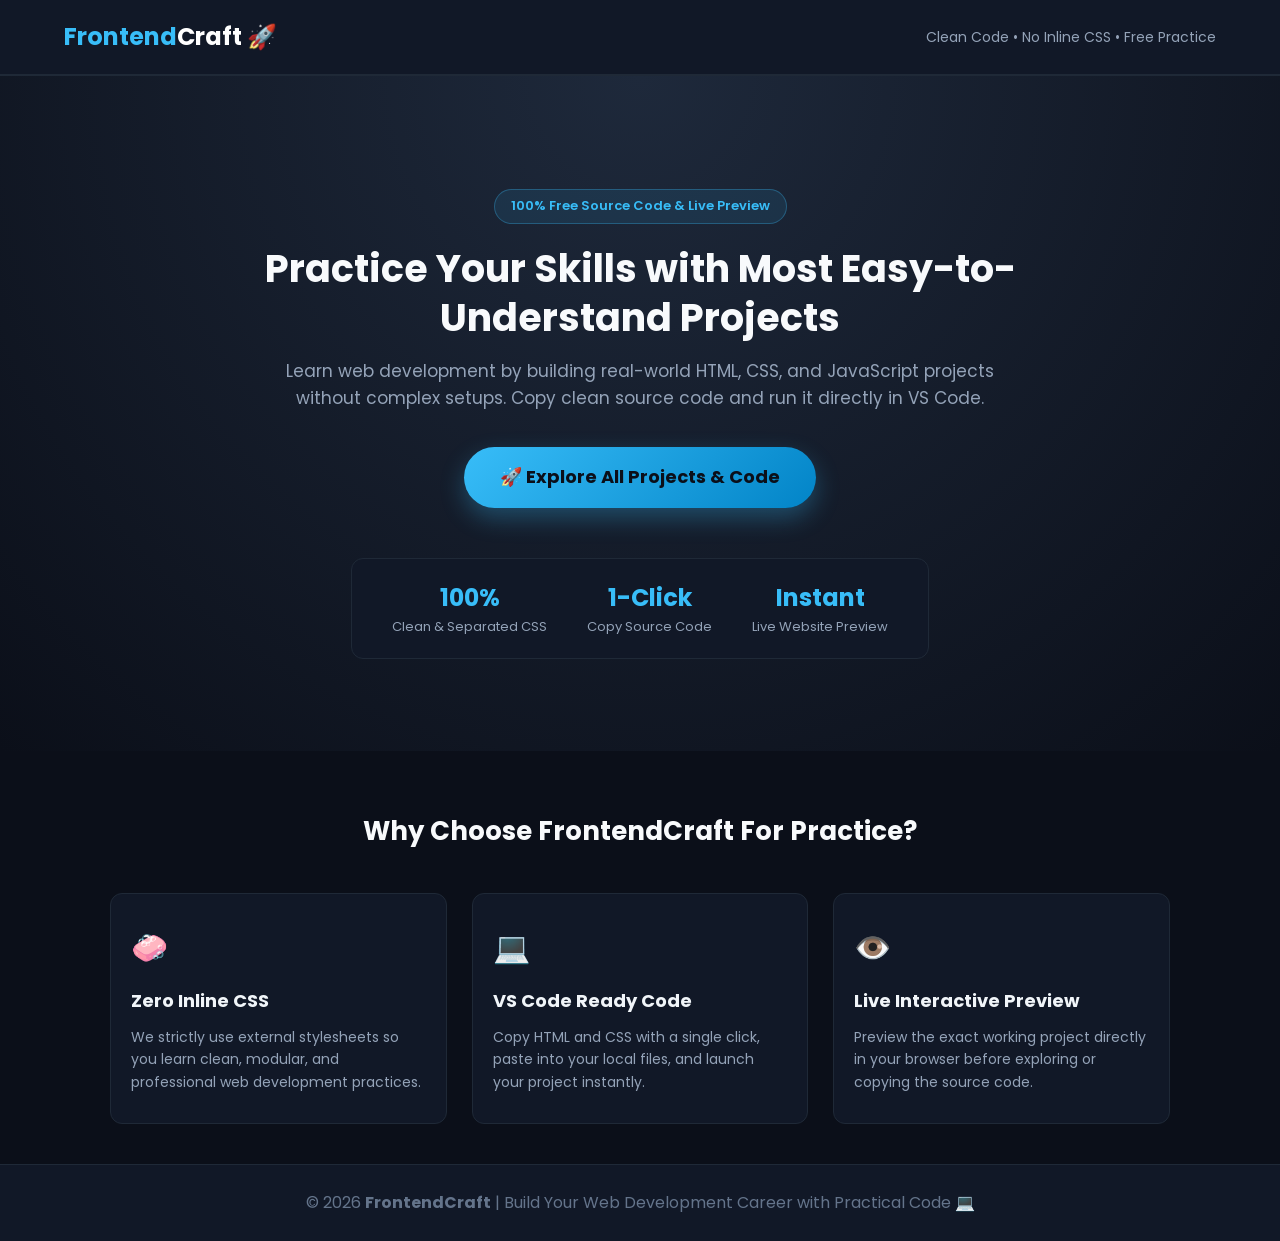
==== index.html @ c647dbd6 "My First Website Launch" ====
<!DOCTYPE html>
<html lang="en">
<head>
    <meta charset="UTF-8">
    <meta name="viewport" content="width=device-width, initial-scale=1.0">
    <title>FrontendCraft | Free HTML & CSS Practice Projects with Source Code</title>
    <link rel="stylesheet" href="style.css">
    <link href="https://fonts.googleapis.com/css2?family=Poppins:wght@300;400;600;700&display=swap" rel="stylesheet">
</head>
<body>

    <!-- Top Navigation Bar -->
    <header class="navbar">
        <div class="logo"><span class="highlight">Frontend</span>Craft 🚀</div>
        <p class="tagline">Clean Code • No Inline CSS • Free Practice</p>
    </header>

    <!-- Main Hero Section -->
    <section class="hero-main">
        <span class="hero-badge">100% Free Source Code & Live Preview</span>
        
        <h1>Practice Your Skills with Most Easy-to-Understand Projects</h1>
        <p class="hero-subtitle">Learn web development by building real-world HTML, CSS, and JavaScript projects without complex setups. Copy clean source code and run it directly in VS Code.</p>
        
        <!-- Main CTA Button -->
        <div class="cta-box">
            <a href="projects.html" class="main-btn">🚀 Explore All Projects & Code</a>
        </div>

        <!-- Quick Stats Banner -->
        <div class="stats-banner">
            <div class="stat-item">
                <h3>100%</h3>
                <p>Clean & Separated CSS</p>
            </div>
            <div class="stat-item">
                <h3>1-Click</h3>
                <p>Copy Source Code</p>
            </div>
            <div class="stat-item">
                <h3>Instant</h3>
                <p>Live Website Preview</p>
            </div>
        </div>
    </section>

    <!-- Why Choose FrontendCraft Section -->
    <section class="features-overview">
        <h2 class="section-heading">Why Choose FrontendCraft For Practice?</h2>
        
        <div class="feature-cards-grid">
            <div class="feature-box">
                <div class="feature-icon">🧼</div>
                <h3>Zero Inline CSS</h3>
                <p>We strictly use external stylesheets so you learn clean, modular, and professional web development practices.</p>
            </div>

            <div class="feature-box">
                <div class="feature-icon">💻</div>
                <h3>VS Code Ready Code</h3>
                <p>Copy HTML and CSS with a single click, paste into your local files, and launch your project instantly.</p>
            </div>

            <div class="feature-box">
                <div class="feature-icon">👁️</div>
                <h3>Live Interactive Preview</h3>
                <p>Preview the exact working project directly in your browser before exploring or copying the source code.</p>
            </div>
        </div>
    </section>

    <!-- Footer -->
    <footer>
        <p>© 2026 <strong>FrontendCraft</strong> | Build Your Web Development Career with Practical Code 💻</p>
    </footer>

</body>
</html>
---- style.css ----
* {
    margin: 0;
    padding: 0;
    box-sizing: border-box;
    font-family: 'Poppins', sans-serif;
}

body {
    background-color: #0b0f19;
    color: #e2e8f0;
    line-height: 1.6;
}

/* Navbar */
.navbar {
    background-color: #111827;
    padding: 18px 5%;
    display: flex;
    justify-content: space-between;
    align-items: center;
    border-bottom: 2px solid #1f2937;
}

.logo {
    font-size: 24px;
    font-weight: 700;
    color: #ffffff;
}

.logo .highlight {
    color: #38bdf8;
}

.tagline {
    color: #94a3b8;
    font-size: 14px;
}

.back-home {
    color: #38bdf8;
    text-decoration: none;
    font-weight: 600;
    font-size: 14px;
}

/* Main Hero Section (Homepage Page 1) */
.hero-main {
    text-align: center;
    padding: 80px 20px 60px;
    background: radial-gradient(circle at top, #1e293b 0%, #0b0f19 100%);
    min-height: 75vh;
    display: flex;
    flex-direction: column;
    justify-content: center;
    align-items: center;
}

.hero-badge {
    background-color: rgba(56, 189, 248, 0.1);
    color: #38bdf8;
    border: 1px solid rgba(56, 189, 248, 0.3);
    padding: 6px 16px;
    border-radius: 30px;
    font-size: 13px;
    font-weight: 600;
    margin-bottom: 20px;
}

.hero-main h1 {
    font-size: 38px;
    color: #f8fafc;
    margin-bottom: 15px;
    max-width: 850px;
    line-height: 1.3;
}

.hero-subtitle {
    color: #94a3b8;
    font-size: 17px;
    max-width: 720px;
    margin-bottom: 35px;
}

/* Main Button */
.main-btn {
    background: linear-gradient(135deg, #38bdf8 0%, #0284c7 100%);
    color: #0b0f19;
    padding: 16px 36px;
    border-radius: 50px;
    text-decoration: none;
    font-weight: 700;
    font-size: 18px;
    box-shadow: 0 10px 25px rgba(56, 189, 248, 0.3);
    transition: 0.3s;
    display: inline-block;
}

.main-btn:hover {
    transform: translateY(-3px);
    box-shadow: 0 15px 30px rgba(56, 189, 248, 0.5);
    color: #fff;
}

/* Homepage Additional Sections (Stats & Features) */
.stats-banner {
    display: flex;
    justify-content: center;
    gap: 40px;
    margin-top: 50px;
    background-color: #111827;
    padding: 20px 40px;
    border-radius: 12px;
    border: 1px solid #1f2937;
    flex-wrap: wrap;
}

.stat-item h3 {
    color: #38bdf8;
    font-size: 24px;
    font-weight: 700;
}

.stat-item p {
    color: #94a3b8;
    font-size: 13px;
}

.features-overview {
    max-width: 1100px;
    margin: 60px auto 40px;
    padding: 0 20px;
    text-align: center;
}

.section-heading {
    color: #f8fafc;
    font-size: 26px;
    margin-bottom: 40px;
}

.feature-cards-grid {
    display: grid;
    grid-template-columns: repeat(auto-fit, minmax(280px, 1fr));
    gap: 25px;
}

.feature-box {
    background-color: #111827;
    padding: 30px 20px;
    border-radius: 12px;
    border: 1px solid #1f2937;
    text-align: left;
    transition: 0.3s;
}

.feature-box:hover {
    border-color: #38bdf8;
    transform: translateY(-5px);
}

.feature-icon {
    font-size: 30px;
    margin-bottom: 15px;
}

.feature-box h3 {
    color: #f1f5f9;
    font-size: 18px;
    margin-bottom: 10px;
}

.feature-box p {
    color: #94a3b8;
    font-size: 14px;
}

/* Container & Grid (Projects List Page 2 - EXACT UNTOUCHED) */
.container {
    max-width: 1200px;
    margin: 40px auto;
    padding: 0 20px;
}

.page-title {
    text-align: center;
    margin-bottom: 40px;
}

.page-title h1 {
    color: #f8fafc;
    font-size: 32px;
}

.page-title p {
    color: #94a3b8;
}

.level-section {
    margin-bottom: 50px;
}

.level-section h2 {
    color: #38bdf8;
    margin-bottom: 20px;
    font-size: 22px;
    border-left: 4px solid #38bdf8;
    padding-left: 12px;
}

.card-grid {
    display: grid;
    grid-template-columns: repeat(auto-fit, minmax(300px, 1fr));
    gap: 25px;
}

.card {
    background-color: #111827;
    padding: 25px;
    border-radius: 12px;
    border: 1px solid #1f2937;
    display: flex;
    flex-direction: column;
    justify-content: space-between;
    transition: 0.3s;
}

.card:hover {
    transform: translateY(-5px);
    border-color: #38bdf8;
}

.featured-card {
    border-color: #f59e0b;
}

.badge {
    align-self: flex-start;
    font-size: 12px;
    font-weight: 600;
    padding: 4px 12px;
    border-radius: 20px;
    margin-bottom: 15px;
}

.badge.basic {
    background-color: rgba(16, 185, 129, 0.15);
    color: #34d399;
    border: 1px solid #10b981;
}

.badge.advanced {
    background-color: rgba(245, 158, 11, 0.15);
    color: #fbbf24;
    border: 1px solid #f59e0b;
}

.card h3 {
    font-size: 18px;
    color: #f8fafc;
    margin-bottom: 10px;
}

.card p {
    color: #94a3b8;
    font-size: 14px;
    margin-bottom: 20px;
}

.btn {
    display: block;
    text-align: center;
    text-decoration: none;
    padding: 10px 18px;
    border-radius: 8px;
    font-weight: 600;
    font-size: 14px;
    transition: 0.3s;
}

.btn-primary {
    background-color: #38bdf8;
    color: #0b0f19;
}

.btn-primary:hover {
    background-color: #0284c7;
    color: #fff;
}

.btn-glow {
    background-color: #f59e0b;
    color: #0b0f19;
}

.btn-glow:hover {
    background-color: #d97706;
    color: #fff;
}

.btn-disabled {
    background-color: #1f2937;
    color: #64748b;
    cursor: not-allowed;
}

footer {
    text-align: center;
    padding: 25px;
    background-color: #111827;
    color: #64748b;
    border-top: 1px solid #1f2937;
    margin-top: 40px;
}
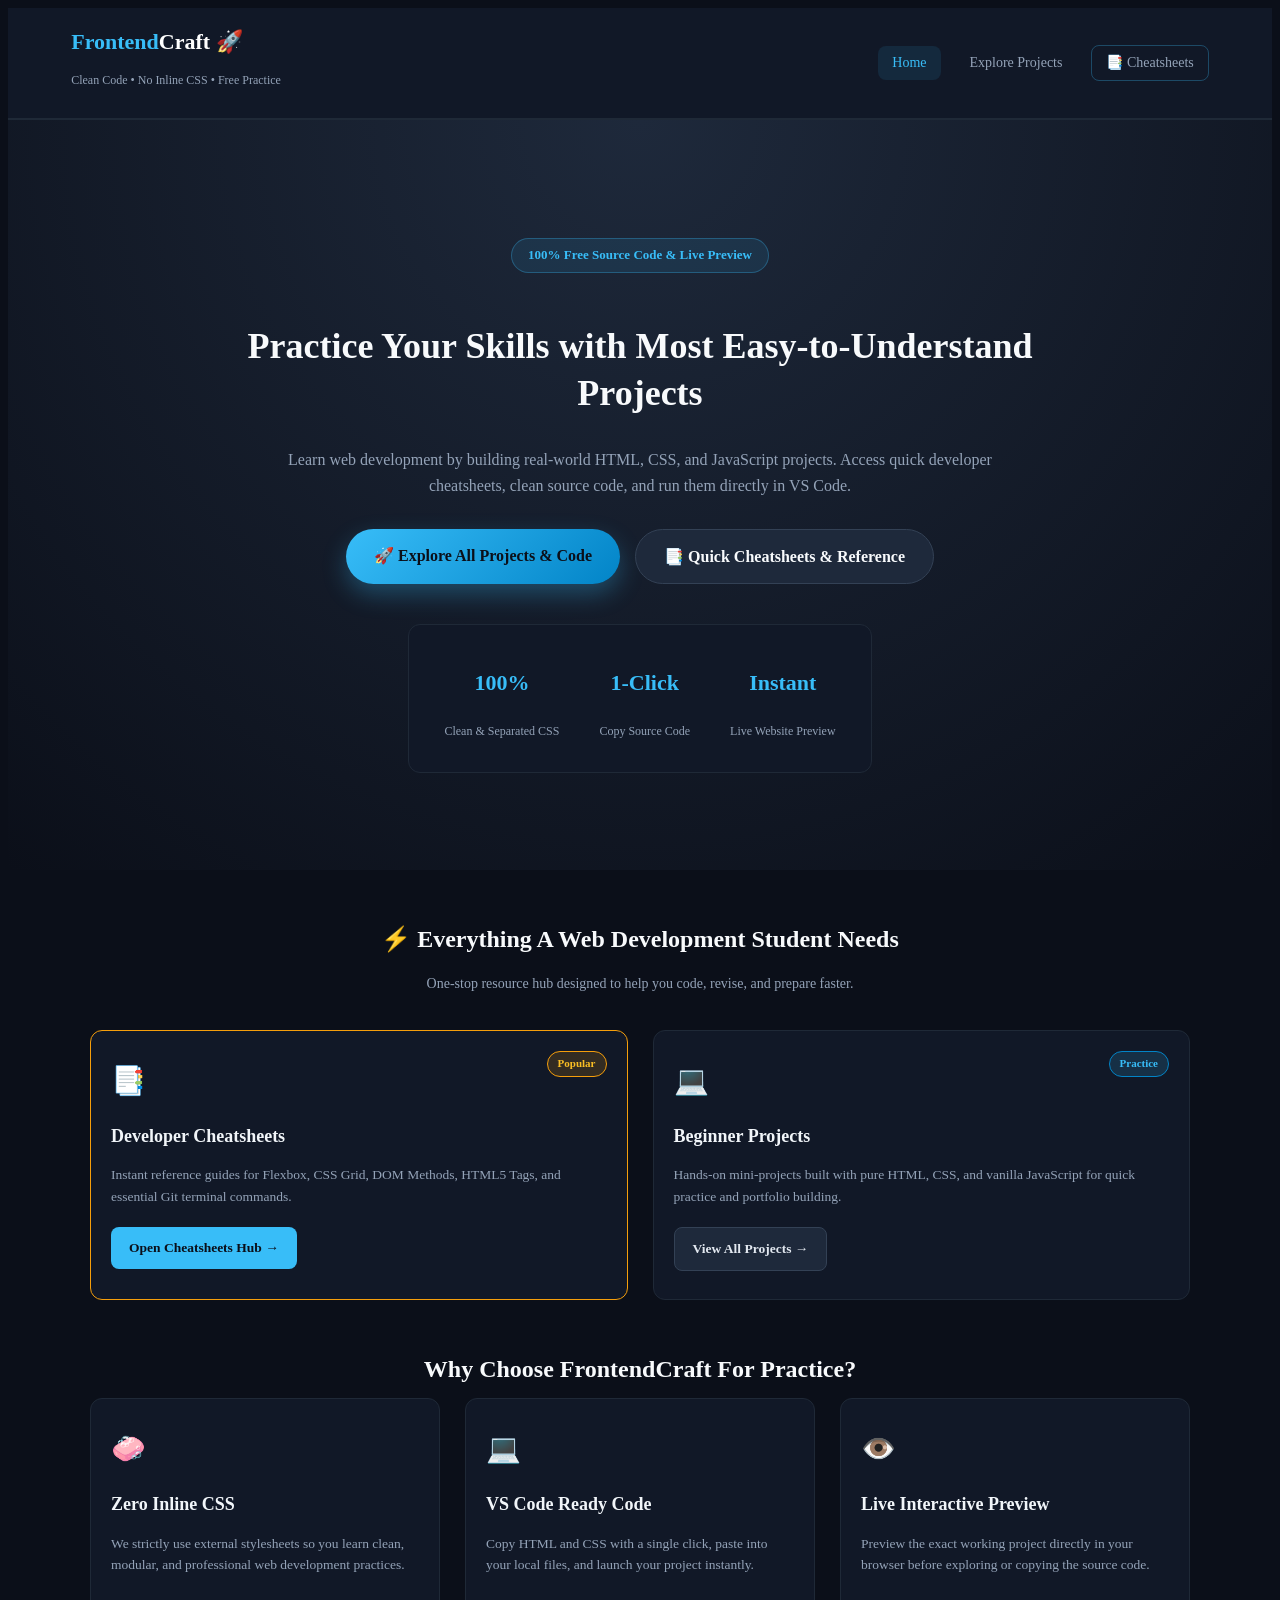
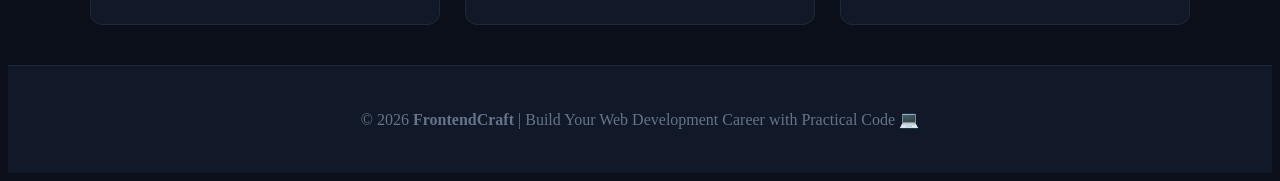
==== commit 422b354e: "Updated cheatsheets with VS Code syntax highlighting" ====
--- a/index.html
+++ b/index.html
@@ -3,7 +3,7 @@
 <head>
     <meta charset="UTF-8">
     <meta name="viewport" content="width=device-width, initial-scale=1.0">
-    <title>FrontendCraft | Free HTML & CSS Practice Projects with Source Code</title>
+    <title>FrontendCraft | Free HTML & CSS Practice Projects & Cheatsheets</title>
     <link rel="stylesheet" href="style.css">
     <link href="https://fonts.googleapis.com/css2?family=Poppins:wght@300;400;600;700&display=swap" rel="stylesheet">
 </head>
@@ -11,8 +11,17 @@
 
     <!-- Top Navigation Bar -->
     <header class="navbar">
-        <div class="logo"><span class="highlight">Frontend</span>Craft 🚀</div>
-        <p class="tagline">Clean Code • No Inline CSS • Free Practice</p>
+        <div class="logo-container">
+            <a href="index.html" class="logo"><span class="highlight">Frontend</span>Craft 🚀</a>
+            <p class="tagline">Clean Code • No Inline CSS • Free Practice</p>
+        </div>
+        
+        <!-- Navigation Links -->
+        <nav class="nav-links">
+            <a href="index.html" class="nav-item active">Home</a>
+            <a href="projects.html" class="nav-item">Explore Projects</a>
+            <a href="cheatsheets.html" class="nav-item badge-nav">📑 Cheatsheets</a>
+        </nav>
     </header>
 
     <!-- Main Hero Section -->
@@ -20,11 +29,12 @@
         <span class="hero-badge">100% Free Source Code & Live Preview</span>
         
         <h1>Practice Your Skills with Most Easy-to-Understand Projects</h1>
-        <p class="hero-subtitle">Learn web development by building real-world HTML, CSS, and JavaScript projects without complex setups. Copy clean source code and run it directly in VS Code.</p>
+        <p class="hero-subtitle">Learn web development by building real-world HTML, CSS, and JavaScript projects. Access quick developer cheatsheets, clean source code, and run them directly in VS Code.</p>
         
-        <!-- Main CTA Button -->
+        <!-- Main CTA Button Group -->
         <div class="cta-box">
             <a href="projects.html" class="main-btn">🚀 Explore All Projects & Code</a>
+            <a href="cheatsheets.html" class="secondary-btn">📑 Quick Cheatsheets & Reference</a>
         </div>
 
         <!-- Quick Stats Banner -->
@@ -40,6 +50,30 @@
             <div class="stat-item">
                 <h3>Instant</h3>
                 <p>Live Website Preview</p>
+            </div>
+        </div>
+    </section>
+
+    <!-- Student Resource Hub Preview -->
+    <section class="student-hub-overview">
+        <h2 class="section-heading">⚡ Everything A Web Development Student Needs</h2>
+        <p class="section-subheading">One-stop resource hub designed to help you code, revise, and prepare faster.</p>
+
+        <div class="hub-cards-grid">
+            <div class="hub-card featured-hub">
+                <div class="hub-icon">📑</div>
+                <span class="hub-tag">Popular</span>
+                <h3>Developer Cheatsheets</h3>
+                <p>Instant reference guides for Flexbox, CSS Grid, DOM Methods, HTML5 Tags, and essential Git terminal commands.</p>
+                <a href="cheatsheets.html" class="btn btn-primary">Open Cheatsheets Hub →</a>
+            </div>
+
+            <div class="hub-card">
+                <div class="hub-icon">💻</div>
+                <span class="hub-tag basic-tag">Practice</span>
+                <h3>Beginner Projects</h3>
+                <p>Hands-on mini-projects built with pure HTML, CSS, and vanilla JavaScript for quick practice and portfolio building.</p>
+                <a href="projects.html" class="btn btn-secondary">View All Projects →</a>
             </div>
         </div>
     </section>
--- a/style.css
+++ b/style.css
@@ -1,308 +1,437 @@
-* {
-    margin: 0;
-    padding: 0;
-    box-sizing: border-box;
+{
+        margin: 0;
+        padding: 0;
+        box-sizing: border-box;
+        font-family: 'Poppins', sans-serif;
+    }
+
+    body {
+        background-color: #0b0f19;
+        color: #e2e8f0;
+        line-height: 1.6;
+    }
+
+    /* Navbar Navigation */
+    .navbar {
+        background-color: #111827;
+        padding: 16px 5%;
+        display: flex;
+        justify-content: space-between;
+        align-items: center;
+        border-bottom: 2px solid #1f2937;
+        position: sticky;
+        top: 0;
+        z-index: 1000;
+    }
+
+    .logo-container {
+        display: flex;
+        flex-direction: column;
+    }
+
+    .logo {
+        font-size: 22px;
+        font-weight: 700;
+        color: #ffffff;
+        text-decoration: none;
+    }
+
+    .logo .highlight {
+        color: #38bdf8;
+    }
+
+    .tagline {
+        color: #94a3b8;
+        font-size: 12px;
+    }
+
+    .nav-links {
+        display: flex;
+        gap: 15px;
+        align-items: center;
+    }
+
+    .nav-item {
+        color: #94a3b8;
+        text-decoration: none;
+        font-size: 14px;
+        font-weight: 500;
+        padding: 6px 14px;
+        border-radius: 8px;
+        transition: 0.3s;
+    }
+
+    .nav-item:hover,
+    .nav-item.active {
+        color: #38bdf8;
+        background-color: rgba(56, 189, 248, 0.1);
+    }
+
+    .badge-nav {
+        border: 1px solid rgba(56, 189, 248, 0.3);
+    }
+
+    /* Main Hero Section */
+    .hero-main {
+        text-align: center;
+        padding: 70px 20px 50px;
+        background: radial-gradient(circle at top, #1e293b 0%, #0b0f19 100%);
+        min-height: 70vh;
+        display: flex;
+        flex-direction: column;
+        justify-content: center;
+        align-items: center;
+    }
+
+    .hero-badge {
+        background-color: rgba(56, 189, 248, 0.1);
+        color: #38bdf8;
+        border: 1px solid rgba(56, 189, 248, 0.3);
+        padding: 6px 16px;
+        border-radius: 30px;
+        font-size: 13px;
+        font-weight: 600;
+        margin-bottom: 20px;
+    }
+
+    .hero-main h1 {
+        font-size: 36px;
+        color: #f8fafc;
+        margin-bottom: 15px;
+        max-width: 850px;
+        line-height: 1.3;
+    }
+
+    .hero-subtitle {
+        color: #94a3b8;
+        font-size: 16px;
+        max-width: 720px;
+        margin-bottom: 30px;
+    }
+
+    /* Hero CTA Button Group */
+    .cta-box {
+        display: flex;
+        gap: 15px;
+        flex-wrap: wrap;
+        justify-content: center;
+    }
+
+    .main-btn {
+        background: linear-gradient(135deg, #38bdf8 0%, #0284c7 100%);
+        color: #0b0f19;
+        padding: 14px 28px;
+        border-radius: 50px;
+        text-decoration: none;
+        font-weight: 700;
+        font-size: 16px;
+        box-shadow: 0 10px 25px rgba(56, 189, 248, 0.3);
+        transition: 0.3s;
+    }
+
+    .main-btn:hover {
+        transform: translateY(-3px);
+        box-shadow: 0 15px 30px rgba(56, 189, 248, 0.5);
+        color: #fff;
+    }
+
+    .secondary-btn {
+        background: #1e293b;
+        color: #f8fafc;
+        border: 1px solid #334155;
+        padding: 14px 28px;
+        border-radius: 50px;
+        text-decoration: none;
+        font-weight: 600;
+        font-size: 16px;
+        transition: 0.3s;
+    }
+
+    .secondary-btn:hover {
+        background: #334155;
+        border-color: #38bdf8;
+        transform: translateY(-3px);
+    }
+
+    /* Stats Banner & Feature Cards */
+    .stats-banner {
+        display: flex;
+        justify-content: center;
+        gap: 40px;
+        margin-top: 40px;
+        background-color: #111827;
+        padding: 18px 35px;
+        border-radius: 12px;
+        border: 1px solid #1f2937;
+        flex-wrap: wrap;
+    }
+
+    .stat-item h3 {
+        color: #38bdf8;
+        font-size: 22px;
+        font-weight: 700;
+    }
+
+    .stat-item p {
+        color: #94a3b8;
+        font-size: 12px;
+    }
+
+    .features-overview,
+    .student-hub-overview {
+        max-width: 1100px;
+        margin: 50px auto 30px;
+        padding: 0 20px;
+        text-align: center;
+    }
+
+    .section-heading {
+        color: #f8fafc;
+        font-size: 24px;
+        margin-bottom: 10px;
+    }
+
+    .section-subheading {
+        color: #94a3b8;
+        font-size: 14px;
+        margin-bottom: 35px;
+    }
+
+    .feature-cards-grid,
+    .hub-cards-grid {
+        display: grid;
+        grid-template-columns: repeat(auto-fit, minmax(280px, 1fr));
+        gap: 25px;
+    }
+
+    .feature-box,
+    .hub-card {
+        background-color: #111827;
+        padding: 28px 20px;
+        border-radius: 12px;
+        border: 1px solid #1f2937;
+        text-align: left;
+        transition: 0.3s;
+        position: relative;
+    }
+
+    .feature-box:hover,
+    .hub-card:hover {
+        border-color: #38bdf8;
+        transform: translateY(-5px);
+    }
+
+    .hub-card.featured-hub {
+        border-color: #f59e0b;
+    }
+
+    .hub-icon,
+    .feature-icon {
+        font-size: 28px;
+        margin-bottom: 12px;
+    }
+
+    .hub-tag {
+        position: absolute;
+        top: 20px;
+        right: 20px;
+        font-size: 11px;
+        font-weight: 600;
+        padding: 3px 10px;
+        border-radius: 20px;
+        background-color: rgba(245, 158, 11, 0.15);
+        color: #fbbf24;
+        border: 1px solid #f59e0b;
+    }
+
+    .hub-tag.basic-tag {
+        background-color: rgba(56, 189, 248, 0.15);
+        color: #38bdf8;
+        border-color: #0284c7;
+    }
+
+    .hub-card h3,
+    .feature-box h3 {
+        color: #f1f5f9;
+        font-size: 18px;
+        margin-bottom: 10px;
+    }
+
+    .hub-card p,
+    .feature-box p {
+        color: #94a3b8;
+        font-size: 13.5px;
+        margin-bottom: 20px;
+    }
+
+    .btn {
+        display: inline-block;
+        text-align: center;
+        text-decoration: none;
+        padding: 10px 18px;
+        border-radius: 8px;
+        font-weight: 600;
+        font-size: 13.5px;
+        transition: 0.3s;
+    }
+
+    .btn-primary {
+        background-color: #38bdf8;
+        color: #0b0f19;
+    }
+
+    .btn-primary:hover {
+        background-color: #0284c7;
+        color: #fff;
+    }
+
+    .btn-secondary {
+        background-color: #1e293b;
+        color: #e2e8f0;
+        border: 1px solid #334155;
+    }
+
+    .btn-secondary:hover {
+        border-color: #38bdf8;
+        color: #38bdf8;
+    }
+
+    /* 📑 Cheatsheets Layout & Filter Tabs */
+    .cheatsheets-container {
+        max-width: 1200px;
+        margin: 40px auto;
+        padding: 0 20px;
+    }
+
+    .category-tabs {
+        display: flex;
+        justify-content: center;
+        gap: 10px;
+        flex-wrap: wrap;
+        margin-bottom: 35px;
+    }
+
+    .tab-btn {
+        background-color: #111827;
+        color: #94a3b8;
+        border: 1px solid #1f2937;
+        padding: 8px 18px;
+        border-radius: 20px;
+        font-size: 13.5px;
+        font-weight: 500;
+        cursor: pointer;
+        transition: 0.3s;
+    }
+
+    .tab-btn:hover,
+    .tab-btn.active {
+        background-color: #38bdf8;
+        color: #0b0f19;
+        border-color: #38bdf8;
+        font-weight: 600;
+    }
+
+    .cheatsheet-grid {
+        display: grid;
+        grid-template-columns: repeat(auto-fit, minmax(340px, 1fr));
+        gap: 25px;
+    }
+
+    .cheatsheet-card {
+        background-color: #111827;
+        border: 1px solid #1f2937;
+        border-radius: 12px;
+        padding: 22px;
+        transition: 0.3s;
+    }
+
+    .cheatsheet-card:hover {
+        border-color: #38bdf8;
+    }
+
+    .cheatsheet-card h3 {
+        color: #f8fafc;
+        font-size: 18px;
+        margin-bottom: 6px;
+    }
+
+    .cheatsheet-card p {
+        color: #94a3b8;
+        font-size: 13px;
+        margin-bottom: 12px;
+    }
+
+    /* 🎨 VS Code Style Syntax Highlighting for Code Boxes */
+    .code-box {
+        background-color: #090d16;
+        border: 1px solid #1e293b;
+        border-radius: 8px;
+        padding: 18px;
+        font-family: 'Fira Code', 'Consolas', 'Courier New', monospace;
+        font-size: 13px;
+        line-height: 1.6;
+        color: #f8fafc;
+        position: relative;
+        overflow-x: auto;
+        white-space: pre-wrap;
+        margin-top: 10px;
+    }
+
+    /* 🟢 Green & Italic for Comments / Explanations /
+.code-box .comment {
+color: #4ade80; / VS Code Emerald Green */
+    font-style: italic;
+    font-weight: 500;
+}
+
+/* 🩷 Rose Pink for HTML Tags & Main Keywords */
+.code-box .tag,
+.code-box .kw {
+    color: #f43f5e;
+    font-weight: 600;
+}
+
+/* 🩵 Sky Blue for Attributes & CSS Properties */
+.code-box .attr {
+    color: #38bdf8;
+}
+
+/* 💛 Warm Yellow for Strings & Text Values */
+.code-box .str {
+    color: #facc15;
+}
+
+/* 🧡 Orange for Numbers & Units */
+.code-box .num {
+    color: #fb923c;
+}
+
+/* 💙 Light Blue for JS Functions */
+.code-box .func {
+    color: #60a5fa;
+}
+
+.copy-btn {
+    position: absolute;
+    top: 10px;
+    right: 10px;
+    background-color: #1e293b;
+    color: #94a3b8;
+    border: 1px solid #334155;
+    padding: 4px 10px;
+    border-radius: 6px;
+    font-size: 11px;
+    cursor: pointer;
+    transition: 0.2s;
     font-family: 'Poppins', sans-serif;
 }
 
-body {
-    background-color: #0b0f19;
-    color: #e2e8f0;
-    line-height: 1.6;
-}
-
-/* Navbar */
-.navbar {
-    background-color: #111827;
-    padding: 18px 5%;
-    display: flex;
-    justify-content: space-between;
-    align-items: center;
-    border-bottom: 2px solid #1f2937;
-}
-
-.logo {
-    font-size: 24px;
-    font-weight: 700;
-    color: #ffffff;
-}
-
-.logo .highlight {
-    color: #38bdf8;
-}
-
-.tagline {
-    color: #94a3b8;
-    font-size: 14px;
-}
-
-.back-home {
-    color: #38bdf8;
-    text-decoration: none;
-    font-weight: 600;
-    font-size: 14px;
-}
-
-/* Main Hero Section (Homepage Page 1) */
-.hero-main {
-    text-align: center;
-    padding: 80px 20px 60px;
-    background: radial-gradient(circle at top, #1e293b 0%, #0b0f19 100%);
-    min-height: 75vh;
-    display: flex;
-    flex-direction: column;
-    justify-content: center;
-    align-items: center;
-}
-
-.hero-badge {
-    background-color: rgba(56, 189, 248, 0.1);
-    color: #38bdf8;
-    border: 1px solid rgba(56, 189, 248, 0.3);
-    padding: 6px 16px;
-    border-radius: 30px;
-    font-size: 13px;
-    font-weight: 600;
-    margin-bottom: 20px;
-}
-
-.hero-main h1 {
-    font-size: 38px;
-    color: #f8fafc;
-    margin-bottom: 15px;
-    max-width: 850px;
-    line-height: 1.3;
-}
-
-.hero-subtitle {
-    color: #94a3b8;
-    font-size: 17px;
-    max-width: 720px;
-    margin-bottom: 35px;
-}
-
-/* Main Button */
-.main-btn {
-    background: linear-gradient(135deg, #38bdf8 0%, #0284c7 100%);
-    color: #0b0f19;
-    padding: 16px 36px;
-    border-radius: 50px;
-    text-decoration: none;
-    font-weight: 700;
-    font-size: 18px;
-    box-shadow: 0 10px 25px rgba(56, 189, 248, 0.3);
-    transition: 0.3s;
-    display: inline-block;
-}
-
-.main-btn:hover {
-    transform: translateY(-3px);
-    box-shadow: 0 15px 30px rgba(56, 189, 248, 0.5);
-    color: #fff;
-}
-
-/* Homepage Additional Sections (Stats & Features) */
-.stats-banner {
-    display: flex;
-    justify-content: center;
-    gap: 40px;
-    margin-top: 50px;
-    background-color: #111827;
-    padding: 20px 40px;
-    border-radius: 12px;
-    border: 1px solid #1f2937;
-    flex-wrap: wrap;
-}
-
-.stat-item h3 {
-    color: #38bdf8;
-    font-size: 24px;
-    font-weight: 700;
-}
-
-.stat-item p {
-    color: #94a3b8;
-    font-size: 13px;
-}
-
-.features-overview {
-    max-width: 1100px;
-    margin: 60px auto 40px;
-    padding: 0 20px;
-    text-align: center;
-}
-
-.section-heading {
-    color: #f8fafc;
-    font-size: 26px;
-    margin-bottom: 40px;
-}
-
-.feature-cards-grid {
-    display: grid;
-    grid-template-columns: repeat(auto-fit, minmax(280px, 1fr));
-    gap: 25px;
-}
-
-.feature-box {
-    background-color: #111827;
-    padding: 30px 20px;
-    border-radius: 12px;
-    border: 1px solid #1f2937;
-    text-align: left;
-    transition: 0.3s;
-}
-
-.feature-box:hover {
-    border-color: #38bdf8;
-    transform: translateY(-5px);
-}
-
-.feature-icon {
-    font-size: 30px;
-    margin-bottom: 15px;
-}
-
-.feature-box h3 {
-    color: #f1f5f9;
-    font-size: 18px;
-    margin-bottom: 10px;
-}
-
-.feature-box p {
-    color: #94a3b8;
-    font-size: 14px;
-}
-
-/* Container & Grid (Projects List Page 2 - EXACT UNTOUCHED) */
-.container {
-    max-width: 1200px;
-    margin: 40px auto;
-    padding: 0 20px;
-}
-
-.page-title {
-    text-align: center;
-    margin-bottom: 40px;
-}
-
-.page-title h1 {
-    color: #f8fafc;
-    font-size: 32px;
-}
-
-.page-title p {
-    color: #94a3b8;
-}
-
-.level-section {
-    margin-bottom: 50px;
-}
-
-.level-section h2 {
-    color: #38bdf8;
-    margin-bottom: 20px;
-    font-size: 22px;
-    border-left: 4px solid #38bdf8;
-    padding-left: 12px;
-}
-
-.card-grid {
-    display: grid;
-    grid-template-columns: repeat(auto-fit, minmax(300px, 1fr));
-    gap: 25px;
-}
-
-.card {
-    background-color: #111827;
-    padding: 25px;
-    border-radius: 12px;
-    border: 1px solid #1f2937;
-    display: flex;
-    flex-direction: column;
-    justify-content: space-between;
-    transition: 0.3s;
-}
-
-.card:hover {
-    transform: translateY(-5px);
-    border-color: #38bdf8;
-}
-
-.featured-card {
-    border-color: #f59e0b;
-}
-
-.badge {
-    align-self: flex-start;
-    font-size: 12px;
-    font-weight: 600;
-    padding: 4px 12px;
-    border-radius: 20px;
-    margin-bottom: 15px;
-}
-
-.badge.basic {
-    background-color: rgba(16, 185, 129, 0.15);
-    color: #34d399;
-    border: 1px solid #10b981;
-}
-
-.badge.advanced {
-    background-color: rgba(245, 158, 11, 0.15);
-    color: #fbbf24;
-    border: 1px solid #f59e0b;
-}
-
-.card h3 {
-    font-size: 18px;
-    color: #f8fafc;
-    margin-bottom: 10px;
-}
-
-.card p {
-    color: #94a3b8;
-    font-size: 14px;
-    margin-bottom: 20px;
-}
-
-.btn {
-    display: block;
-    text-align: center;
-    text-decoration: none;
-    padding: 10px 18px;
-    border-radius: 8px;
-    font-weight: 600;
-    font-size: 14px;
-    transition: 0.3s;
-}
-
-.btn-primary {
+.copy-btn:hover {
     background-color: #38bdf8;
     color: #0b0f19;
 }
 
-.btn-primary:hover {
-    background-color: #0284c7;
-    color: #fff;
-}
-
-.btn-glow {
-    background-color: #f59e0b;
-    color: #0b0f19;
-}
-
-.btn-glow:hover {
-    background-color: #d97706;
-    color: #fff;
-}
-
-.btn-disabled {
-    background-color: #1f2937;
-    color: #64748b;
-    cursor: not-allowed;
-}
-
+/* Footer */
 footer {
     text-align: center;
     padding: 25px;
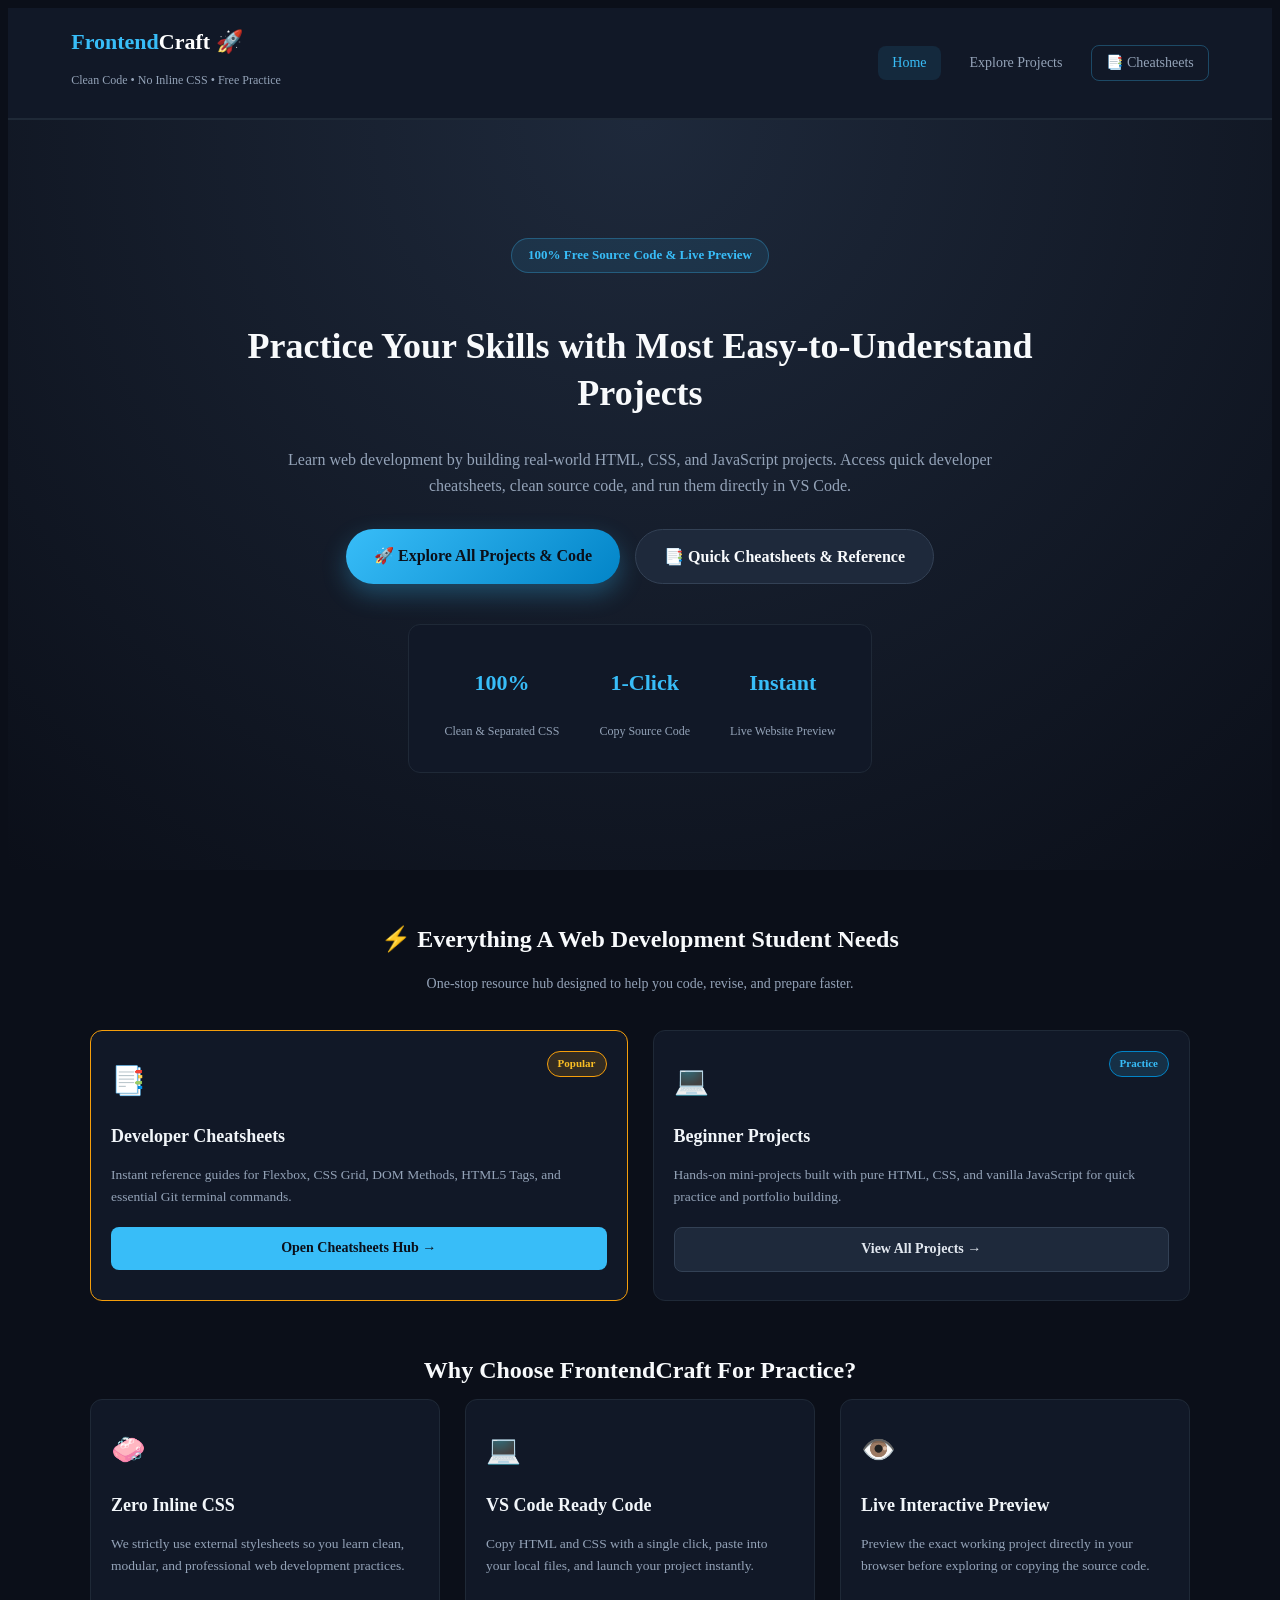
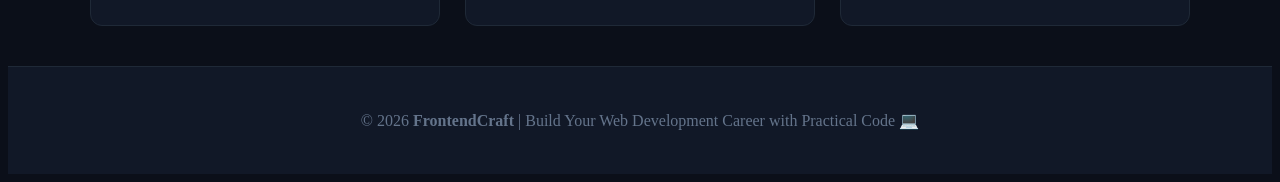
==== commit 8ccbb4fb: "Added Google Analytics G-22FEKRPH78" ====
--- a/index.html
+++ b/index.html
@@ -4,6 +4,15 @@
     <meta charset="UTF-8">
     <meta name="viewport" content="width=device-width, initial-scale=1.0">
     <title>FrontendCraft | Free HTML & CSS Practice Projects & Cheatsheets</title>
+    <!-- Google tag (gtag.js) -->
+<script async src="https://www.googletagmanager.com/gtag/js?id=G-22FEKRPH78"></script>
+<script>
+  window.dataLayer = window.dataLayer || [];
+  function gtag(){dataLayer.push(arguments);}
+  gtag('js', new Date());
+
+  gtag('config', 'G-22FEKRPH78');
+</script>
     <link rel="stylesheet" href="style.css">
     <link href="https://fonts.googleapis.com/css2?family=Poppins:wght@300;400;600;700&display=swap" rel="stylesheet">
 </head>
--- a/style.css
+++ b/style.css
@@ -1,442 +1,551 @@
+/* STREAMING_CHUNK:Global Reset & Theme Colors... */
+
 {
-        margin: 0;
-        padding: 0;
-        box-sizing: border-box;
-        font-family: 'Poppins', sans-serif;
-    }
-
-    body {
-        background-color: #0b0f19;
-        color: #e2e8f0;
-        line-height: 1.6;
-    }
-
-    /* Navbar Navigation */
-    .navbar {
-        background-color: #111827;
-        padding: 16px 5%;
-        display: flex;
-        justify-content: space-between;
-        align-items: center;
-        border-bottom: 2px solid #1f2937;
-        position: sticky;
-        top: 0;
-        z-index: 1000;
-    }
-
-    .logo-container {
-        display: flex;
-        flex-direction: column;
-    }
-
-    .logo {
-        font-size: 22px;
-        font-weight: 700;
-        color: #ffffff;
-        text-decoration: none;
-    }
-
-    .logo .highlight {
-        color: #38bdf8;
-    }
-
-    .tagline {
-        color: #94a3b8;
-        font-size: 12px;
-    }
-
-    .nav-links {
-        display: flex;
-        gap: 15px;
-        align-items: center;
-    }
-
-    .nav-item {
-        color: #94a3b8;
-        text-decoration: none;
-        font-size: 14px;
-        font-weight: 500;
-        padding: 6px 14px;
-        border-radius: 8px;
-        transition: 0.3s;
-    }
-
-    .nav-item:hover,
-    .nav-item.active {
-        color: #38bdf8;
-        background-color: rgba(56, 189, 248, 0.1);
-    }
-
-    .badge-nav {
-        border: 1px solid rgba(56, 189, 248, 0.3);
-    }
-
-    /* Main Hero Section */
-    .hero-main {
-        text-align: center;
-        padding: 70px 20px 50px;
-        background: radial-gradient(circle at top, #1e293b 0%, #0b0f19 100%);
-        min-height: 70vh;
-        display: flex;
-        flex-direction: column;
-        justify-content: center;
-        align-items: center;
-    }
-
-    .hero-badge {
-        background-color: rgba(56, 189, 248, 0.1);
-        color: #38bdf8;
-        border: 1px solid rgba(56, 189, 248, 0.3);
-        padding: 6px 16px;
-        border-radius: 30px;
-        font-size: 13px;
-        font-weight: 600;
-        margin-bottom: 20px;
-    }
-
-    .hero-main h1 {
-        font-size: 36px;
-        color: #f8fafc;
-        margin-bottom: 15px;
-        max-width: 850px;
-        line-height: 1.3;
-    }
-
-    .hero-subtitle {
-        color: #94a3b8;
-        font-size: 16px;
-        max-width: 720px;
-        margin-bottom: 30px;
-    }
-
-    /* Hero CTA Button Group */
-    .cta-box {
-        display: flex;
-        gap: 15px;
-        flex-wrap: wrap;
-        justify-content: center;
-    }
-
-    .main-btn {
-        background: linear-gradient(135deg, #38bdf8 0%, #0284c7 100%);
-        color: #0b0f19;
-        padding: 14px 28px;
-        border-radius: 50px;
-        text-decoration: none;
-        font-weight: 700;
-        font-size: 16px;
-        box-shadow: 0 10px 25px rgba(56, 189, 248, 0.3);
-        transition: 0.3s;
-    }
-
-    .main-btn:hover {
-        transform: translateY(-3px);
-        box-shadow: 0 15px 30px rgba(56, 189, 248, 0.5);
-        color: #fff;
-    }
-
-    .secondary-btn {
-        background: #1e293b;
-        color: #f8fafc;
-        border: 1px solid #334155;
-        padding: 14px 28px;
-        border-radius: 50px;
-        text-decoration: none;
-        font-weight: 600;
-        font-size: 16px;
-        transition: 0.3s;
-    }
-
-    .secondary-btn:hover {
-        background: #334155;
-        border-color: #38bdf8;
-        transform: translateY(-3px);
-    }
-
-    /* Stats Banner & Feature Cards */
-    .stats-banner {
-        display: flex;
-        justify-content: center;
-        gap: 40px;
-        margin-top: 40px;
-        background-color: #111827;
-        padding: 18px 35px;
-        border-radius: 12px;
-        border: 1px solid #1f2937;
-        flex-wrap: wrap;
-    }
-
-    .stat-item h3 {
-        color: #38bdf8;
-        font-size: 22px;
-        font-weight: 700;
-    }
-
-    .stat-item p {
-        color: #94a3b8;
-        font-size: 12px;
-    }
-
-    .features-overview,
-    .student-hub-overview {
-        max-width: 1100px;
-        margin: 50px auto 30px;
-        padding: 0 20px;
-        text-align: center;
-    }
-
-    .section-heading {
-        color: #f8fafc;
-        font-size: 24px;
-        margin-bottom: 10px;
-    }
-
-    .section-subheading {
-        color: #94a3b8;
-        font-size: 14px;
-        margin-bottom: 35px;
-    }
-
-    .feature-cards-grid,
-    .hub-cards-grid {
-        display: grid;
-        grid-template-columns: repeat(auto-fit, minmax(280px, 1fr));
-        gap: 25px;
-    }
-
-    .feature-box,
-    .hub-card {
-        background-color: #111827;
-        padding: 28px 20px;
-        border-radius: 12px;
-        border: 1px solid #1f2937;
-        text-align: left;
-        transition: 0.3s;
-        position: relative;
-    }
-
-    .feature-box:hover,
-    .hub-card:hover {
-        border-color: #38bdf8;
-        transform: translateY(-5px);
-    }
-
-    .hub-card.featured-hub {
-        border-color: #f59e0b;
-    }
-
-    .hub-icon,
-    .feature-icon {
-        font-size: 28px;
-        margin-bottom: 12px;
-    }
-
-    .hub-tag {
-        position: absolute;
-        top: 20px;
-        right: 20px;
-        font-size: 11px;
-        font-weight: 600;
-        padding: 3px 10px;
-        border-radius: 20px;
-        background-color: rgba(245, 158, 11, 0.15);
-        color: #fbbf24;
-        border: 1px solid #f59e0b;
-    }
-
-    .hub-tag.basic-tag {
-        background-color: rgba(56, 189, 248, 0.15);
-        color: #38bdf8;
-        border-color: #0284c7;
-    }
-
-    .hub-card h3,
-    .feature-box h3 {
-        color: #f1f5f9;
-        font-size: 18px;
-        margin-bottom: 10px;
-    }
-
-    .hub-card p,
-    .feature-box p {
-        color: #94a3b8;
-        font-size: 13.5px;
-        margin-bottom: 20px;
-    }
-
-    .btn {
-        display: inline-block;
-        text-align: center;
-        text-decoration: none;
-        padding: 10px 18px;
-        border-radius: 8px;
-        font-weight: 600;
-        font-size: 13.5px;
-        transition: 0.3s;
-    }
-
-    .btn-primary {
-        background-color: #38bdf8;
-        color: #0b0f19;
-    }
-
-    .btn-primary:hover {
-        background-color: #0284c7;
-        color: #fff;
-    }
-
-    .btn-secondary {
-        background-color: #1e293b;
-        color: #e2e8f0;
-        border: 1px solid #334155;
-    }
-
-    .btn-secondary:hover {
-        border-color: #38bdf8;
-        color: #38bdf8;
-    }
-
-    /* 📑 Cheatsheets Layout & Filter Tabs */
-    .cheatsheets-container {
-        max-width: 1200px;
-        margin: 40px auto;
-        padding: 0 20px;
-    }
-
-    .category-tabs {
-        display: flex;
-        justify-content: center;
-        gap: 10px;
-        flex-wrap: wrap;
-        margin-bottom: 35px;
-    }
-
-    .tab-btn {
-        background-color: #111827;
-        color: #94a3b8;
-        border: 1px solid #1f2937;
-        padding: 8px 18px;
-        border-radius: 20px;
-        font-size: 13.5px;
-        font-weight: 500;
-        cursor: pointer;
-        transition: 0.3s;
-    }
-
-    .tab-btn:hover,
-    .tab-btn.active {
-        background-color: #38bdf8;
-        color: #0b0f19;
-        border-color: #38bdf8;
-        font-weight: 600;
-    }
-
-    .cheatsheet-grid {
-        display: grid;
-        grid-template-columns: repeat(auto-fit, minmax(340px, 1fr));
-        gap: 25px;
-    }
-
-    .cheatsheet-card {
-        background-color: #111827;
-        border: 1px solid #1f2937;
-        border-radius: 12px;
-        padding: 22px;
-        transition: 0.3s;
-    }
-
-    .cheatsheet-card:hover {
-        border-color: #38bdf8;
-    }
-
-    .cheatsheet-card h3 {
-        color: #f8fafc;
-        font-size: 18px;
-        margin-bottom: 6px;
-    }
-
-    .cheatsheet-card p {
-        color: #94a3b8;
-        font-size: 13px;
-        margin-bottom: 12px;
-    }
-
-    /* 🎨 VS Code Style Syntax Highlighting for Code Boxes */
-    .code-box {
-        background-color: #090d16;
-        border: 1px solid #1e293b;
-        border-radius: 8px;
-        padding: 18px;
-        font-family: 'Fira Code', 'Consolas', 'Courier New', monospace;
-        font-size: 13px;
-        line-height: 1.6;
-        color: #f8fafc;
-        position: relative;
-        overflow-x: auto;
-        white-space: pre-wrap;
-        margin-top: 10px;
-    }
-
-    /* 🟢 Green & Italic for Comments / Explanations /
+margin: 0;
+padding: 0;
+box-sizing: border-box;
+font-family: 'Poppins', sans-serif;
+}
+
+body {
+background-color: #0b0f19;
+color: #e2e8f0;
+line-height: 1.6;
+}
+
+/* STREAMING_CHUNK:Header & Navbar Navigation... */
+.navbar {
+background-color: #111827;
+padding: 16px 5%;
+display: flex;
+justify-content: space-between;
+align-items: center;
+border-bottom: 2px solid #1f2937;
+position: sticky;
+top: 0;
+z-index: 1000;
+}
+
+.logo-container {
+display: flex;
+flex-direction: column;
+}
+
+.logo {
+font-size: 22px;
+font-weight: 700;
+color: #ffffff;
+text-decoration: none;
+}
+
+.logo .highlight {
+color: #38bdf8;
+}
+
+.tagline {
+color: #94a3b8;
+font-size: 12px;
+}
+
+.nav-links {
+display: flex;
+gap: 15px;
+align-items: center;
+}
+
+.nav-item {
+color: #94a3b8;
+text-decoration: none;
+font-size: 14px;
+font-weight: 500;
+padding: 6px 14px;
+border-radius: 8px;
+transition: 0.3s;
+}
+
+.nav-item:hover, .nav-item.active {
+color: #38bdf8;
+background-color: rgba(56, 189, 248, 0.1);
+}
+
+.badge-nav {
+border: 1px solid rgba(56, 189, 248, 0.3);
+}
+
+.back-home {
+color: #38bdf8;
+text-decoration: none;
+font-weight: 600;
+font-size: 14px;
+}
+
+/* STREAMING_CHUNK:Main Hero Section Styles... */
+.hero-main {
+text-align: center;
+padding: 70px 20px 50px;
+background: radial-gradient(circle at top, #1e293b 0%, #0b0f19 100%);
+min-height: 70vh;
+display: flex;
+flex-direction: column;
+justify-content: center;
+align-items: center;
+}
+
+.hero-badge {
+background-color: rgba(56, 189, 248, 0.1);
+color: #38bdf8;
+border: 1px solid rgba(56, 189, 248, 0.3);
+padding: 6px 16px;
+border-radius: 30px;
+font-size: 13px;
+font-weight: 600;
+margin-bottom: 20px;
+}
+
+.hero-main h1 {
+font-size: 36px;
+color: #f8fafc;
+margin-bottom: 15px;
+max-width: 850px;
+line-height: 1.3;
+}
+
+.hero-subtitle {
+color: #94a3b8;
+font-size: 16px;
+max-width: 720px;
+margin-bottom: 30px;
+}
+
+/* Hero CTA Button Group */
+.cta-box {
+display: flex;
+gap: 15px;
+flex-wrap: wrap;
+justify-content: center;
+}
+
+.main-btn {
+background: linear-gradient(135deg, #38bdf8 0%, #0284c7 100%);
+color: #0b0f19;
+padding: 14px 28px;
+border-radius: 50px;
+text-decoration: none;
+font-weight: 700;
+font-size: 16px;
+box-shadow: 0 10px 25px rgba(56, 189, 248, 0.3);
+transition: 0.3s;
+display: inline-block;
+}
+
+.main-btn:hover {
+transform: translateY(-3px);
+box-shadow: 0 15px 30px rgba(56, 189, 248, 0.5);
+color: #fff;
+}
+
+.secondary-btn {
+background: #1e293b;
+color: #f8fafc;
+border: 1px solid #334155;
+padding: 14px 28px;
+border-radius: 50px;
+text-decoration: none;
+font-weight: 600;
+font-size: 16px;
+transition: 0.3s;
+display: inline-block;
+}
+
+.secondary-btn:hover {
+background: #334155;
+border-color: #38bdf8;
+transform: translateY(-3px);
+}
+
+/* STREAMING_CHUNK:Stats Banner & Feature Overview Cards... */
+.stats-banner {
+display: flex;
+justify-content: center;
+gap: 40px;
+margin-top: 40px;
+background-color: #111827;
+padding: 18px 35px;
+border-radius: 12px;
+border: 1px solid #1f2937;
+flex-wrap: wrap;
+}
+
+.stat-item h3 {
+color: #38bdf8;
+font-size: 22px;
+font-weight: 700;
+}
+
+.stat-item p {
+color: #94a3b8;
+font-size: 12px;
+}
+
+.features-overview, .student-hub-overview {
+max-width: 1100px;
+margin: 50px auto 30px;
+padding: 0 20px;
+text-align: center;
+}
+
+.section-heading {
+color: #f8fafc;
+font-size: 24px;
+margin-bottom: 10px;
+}
+
+.section-subheading {
+color: #94a3b8;
+font-size: 14px;
+margin-bottom: 35px;
+}
+
+.feature-cards-grid, .hub-cards-grid {
+display: grid;
+grid-template-columns: repeat(auto-fit, minmax(280px, 1fr));
+gap: 25px;
+}
+
+.feature-box, .hub-card {
+background-color: #111827;
+padding: 28px 20px;
+border-radius: 12px;
+border: 1px solid #1f2937;
+text-align: left;
+transition: 0.3s;
+position: relative;
+}
+
+.feature-box:hover, .hub-card:hover {
+border-color: #38bdf8;
+transform: translateY(-5px);
+}
+
+.hub-card.featured-hub {
+border-color: #f59e0b;
+}
+
+.hub-icon, .feature-icon {
+font-size: 28px;
+margin-bottom: 12px;
+}
+
+.hub-tag {
+position: absolute;
+top: 20px;
+right: 20px;
+font-size: 11px;
+font-weight: 600;
+padding: 3px 10px;
+border-radius: 20px;
+background-color: rgba(245, 158, 11, 0.15);
+color: #fbbf24;
+border: 1px solid #f59e0b;
+}
+
+.hub-tag.basic-tag {
+background-color: rgba(56, 189, 248, 0.15);
+color: #38bdf8;
+border-color: #0284c7;
+}
+
+.hub-card h3, .feature-box h3 {
+color: #f1f5f9;
+font-size: 18px;
+margin-bottom: 10px;
+}
+
+.hub-card p, .feature-box p {
+color: #94a3b8;
+font-size: 13.5px;
+margin-bottom: 20px;
+}
+
+/* STREAMING_CHUNK:Projects Page Cards Grid Styling (projects.html)... */
+.container {
+max-width: 1200px;
+margin: 40px auto;
+padding: 0 20px;
+}
+
+.page-title {
+text-align: center;
+margin-bottom: 40px;
+}
+
+.page-title h1 {
+color: #f8fafc;
+font-size: 32px;
+}
+
+.page-title p {
+color: #94a3b8;
+}
+
+.level-section {
+margin-bottom: 50px;
+}
+
+.level-section h2 {
+color: #38bdf8;
+margin-bottom: 20px;
+font-size: 22px;
+border-left: 4px solid #38bdf8;
+padding-left: 12px;
+}
+
+.card-grid {
+display: grid;
+grid-template-columns: repeat(auto-fit, minmax(300px, 1fr));
+gap: 25px;
+}
+
+.card {
+background-color: #111827;
+padding: 25px;
+border-radius: 12px;
+border: 1px solid #1f2937;
+display: flex;
+flex-direction: column;
+justify-content: space-between;
+transition: 0.3s;
+}
+
+.card:hover {
+transform: translateY(-5px);
+border-color: #38bdf8;
+}
+
+.featured-card {
+border-color: #f59e0b;
+}
+
+.badge {
+align-self: flex-start;
+font-size: 12px;
+font-weight: 600;
+padding: 4px 12px;
+border-radius: 20px;
+margin-bottom: 15px;
+}
+
+.badge.basic {
+background-color: rgba(16, 185, 129, 0.15);
+color: #34d399;
+border: 1px solid #10b981;
+}
+
+.badge.advanced {
+background-color: rgba(245, 158, 11, 0.15);
+color: #fbbf24;
+border: 1px solid #f59e0b;
+}
+
+.card h3 {
+font-size: 18px;
+color: #f8fafc;
+margin-bottom: 10px;
+}
+
+.card p {
+color: #94a3b8;
+font-size: 14px;
+margin-bottom: 20px;
+}
+
+.btn {
+display: block;
+text-align: center;
+text-decoration: none;
+padding: 10px 18px;
+border-radius: 8px;
+font-weight: 600;
+font-size: 14px;
+transition: 0.3s;
+}
+
+.btn-primary {
+background-color: #38bdf8;
+color: #0b0f19;
+}
+
+.btn-primary:hover {
+background-color: #0284c7;
+color: #fff;
+}
+
+.btn-secondary {
+background-color: #1e293b;
+color: #e2e8f0;
+border: 1px solid #334155;
+}
+
+.btn-secondary:hover {
+border-color: #38bdf8;
+color: #38bdf8;
+}
+
+.btn-glow {
+background-color: #f59e0b;
+color: #0b0f19;
+}
+
+.btn-glow:hover {
+background-color: #d97706;
+color: #fff;
+}
+
+.btn-disabled {
+background-color: #1f2937;
+color: #64748b;
+cursor: not-allowed;
+}
+
+/* STREAMING_CHUNK:Cheatsheets Page Layout & Tabs (cheatsheets.html)... */
+.cheatsheets-container {
+max-width: 1200px;
+margin: 40px auto;
+padding: 0 20px;
+}
+
+.category-tabs {
+display: flex;
+justify-content: center;
+gap: 10px;
+flex-wrap: wrap;
+margin-bottom: 35px;
+}
+
+.tab-btn {
+background-color: #111827;
+color: #94a3b8;
+border: 1px solid #1f2937;
+padding: 8px 18px;
+border-radius: 20px;
+font-size: 13.5px;
+font-weight: 500;
+cursor: pointer;
+transition: 0.3s;
+}
+
+.tab-btn:hover, .tab-btn.active {
+background-color: #38bdf8;
+color: #0b0f19;
+border-color: #38bdf8;
+font-weight: 600;
+}
+
+.cheatsheet-grid {
+display: grid;
+grid-template-columns: repeat(auto-fit, minmax(340px, 1fr));
+gap: 25px;
+}
+
+.cheatsheet-card {
+background-color: #111827;
+border: 1px solid #1f2937;
+border-radius: 12px;
+padding: 22px;
+transition: 0.3s;
+}
+
+.cheatsheet-card:hover {
+border-color: #38bdf8;
+}
+
+.cheatsheet-card h3 {
+color: #f8fafc;
+font-size: 18px;
+margin-bottom: 6px;
+}
+
+.cheatsheet-card p {
+color: #94a3b8;
+font-size: 13px;
+margin-bottom: 12px;
+}
+
+/* STREAMING_CHUNK:VS Code Syntax Highlighting & Code Box... */
+.code-box {
+background-color: #090d16;
+border: 1px solid #1e293b;
+border-radius: 8px;
+padding: 18px;
+font-family: 'Fira Code', 'Consolas', 'Courier New', monospace;
+font-size: 13px;
+line-height: 1.6;
+color: #f8fafc;
+position: relative;
+overflow-x: auto;
+white-space: pre-wrap;
+margin-top: 10px;
+}
+
+/* Comments (Green) */
 .code-box .comment {
-color: #4ade80; / VS Code Emerald Green */
-    font-style: italic;
-    font-weight: 500;
-}
-
-/* 🩷 Rose Pink for HTML Tags & Main Keywords */
-.code-box .tag,
-.code-box .kw {
-    color: #f43f5e;
-    font-weight: 600;
-}
-
-/* 🩵 Sky Blue for Attributes & CSS Properties */
+color: #4ade80;
+font-style: italic;
+font-weight: 500;
+}
+
+/* Keywords & HTML Tags (Rose Pink) */
+.code-box .tag, .code-box .kw {
+color: #f43f5e;
+font-weight: 600;
+}
+
+/* Attributes & CSS Properties (Sky Blue) */
 .code-box .attr {
-    color: #38bdf8;
-}
-
-/* 💛 Warm Yellow for Strings & Text Values */
+color: #38bdf8;
+}
+
+/* Strings & Values (Yellow) */
 .code-box .str {
-    color: #facc15;
-}
-
-/* 🧡 Orange for Numbers & Units */
+color: #facc15;
+}
+
+/* Numbers (Orange) */
 .code-box .num {
-    color: #fb923c;
-}
-
-/* 💙 Light Blue for JS Functions */
+color: #fb923c;
+}
+
+/* Functions (Light Blue) */
 .code-box .func {
-    color: #60a5fa;
+color: #60a5fa;
 }
 
 .copy-btn {
-    position: absolute;
-    top: 10px;
-    right: 10px;
-    background-color: #1e293b;
-    color: #94a3b8;
-    border: 1px solid #334155;
-    padding: 4px 10px;
-    border-radius: 6px;
-    font-size: 11px;
-    cursor: pointer;
-    transition: 0.2s;
-    font-family: 'Poppins', sans-serif;
+position: absolute;
+top: 10px;
+right: 10px;
+background-color: #1e293b;
+color: #94a3b8;
+border: 1px solid #334155;
+padding: 4px 10px;
+border-radius: 6px;
+font-size: 11px;
+cursor: pointer;
+transition: 0.2s;
+font-family: 'Poppins', sans-serif;
 }
 
 .copy-btn:hover {
-    background-color: #38bdf8;
-    color: #0b0f19;
-}
-
-/* Footer */
+background-color: #38bdf8;
+color: #0b0f19;
+}
+
+/* STREAMING_CHUNK:Footer Styling... */
 footer {
-    text-align: center;
-    padding: 25px;
-    background-color: #111827;
-    color: #64748b;
-    border-top: 1px solid #1f2937;
-    margin-top: 40px;
+text-align: center;
+padding: 25px;
+background-color: #111827;
+color: #64748b;
+border-top: 1px solid #1f2937;
+margin-top: 40px;
 }
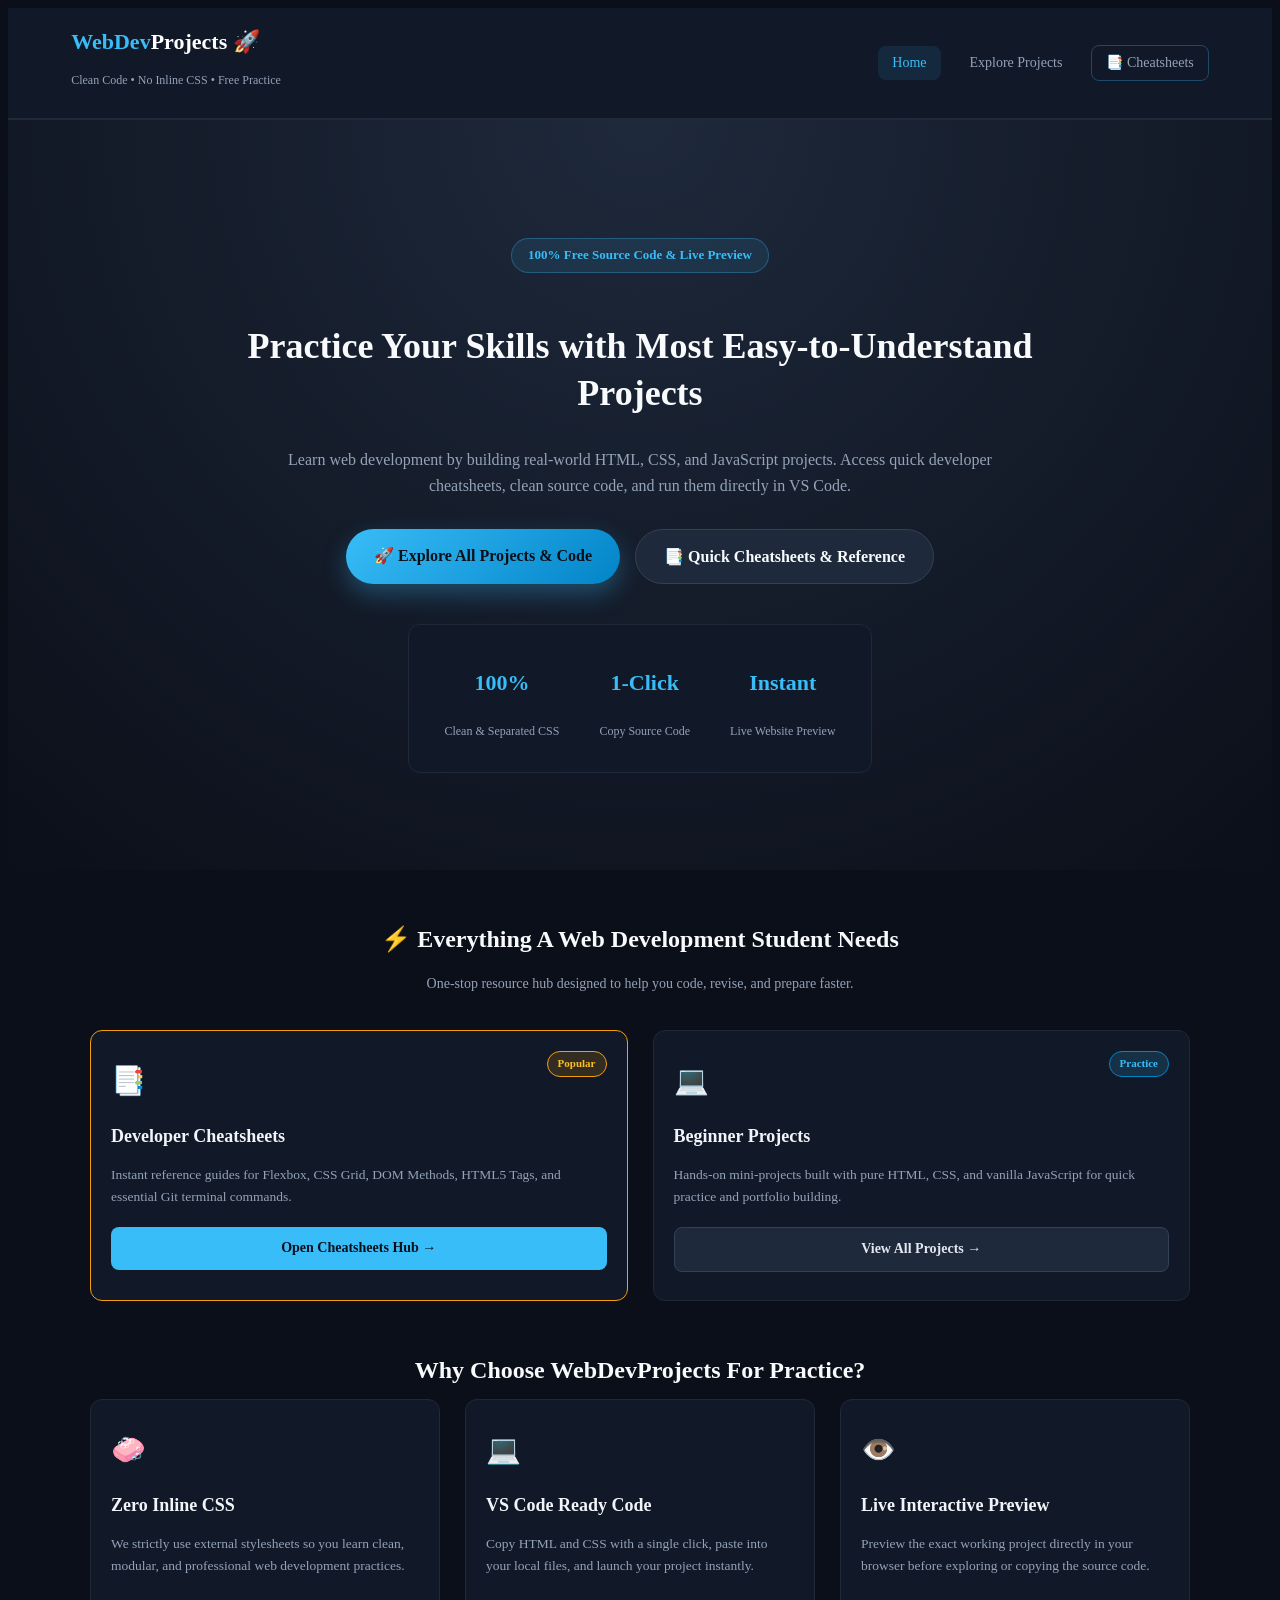
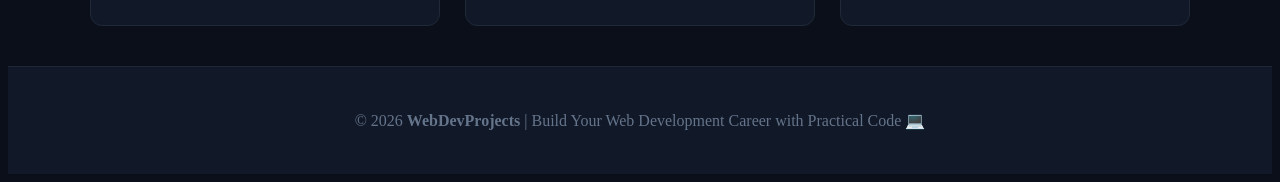
==== commit 802760ce: "update project name" ====
--- a/index.html
+++ b/index.html
@@ -3,16 +3,23 @@
 <head>
     <meta charset="UTF-8">
     <meta name="viewport" content="width=device-width, initial-scale=1.0">
-    <title>FrontendCraft | Free HTML & CSS Practice Projects & Cheatsheets</title>
+    <title>WebDevProjects | Free HTML, CSS & JS Practice Projects & Cheatsheets</title>
+    
+    <!-- SEO Meta Tags for Google Search Ranking -->
+    <meta name="description" content="Explore beginner to advanced web development projects with live demos, clean HTML, CSS, and JavaScript source code at WebDevProjects.">
+    <meta name="keywords" content="WebDevProjects, Frontend Projects, HTML CSS JS Practice, Web Development Projects">
+    <meta name="robots" content="index, follow">
+
     <!-- Google tag (gtag.js) -->
-<script async src="https://www.googletagmanager.com/gtag/js?id=G-22FEKRPH78"></script>
-<script>
-  window.dataLayer = window.dataLayer || [];
-  function gtag(){dataLayer.push(arguments);}
-  gtag('js', new Date());
+    <script async src="https://www.googletagmanager.com/gtag/js?id=G-22FEKRPH78"></script>
+    <script>
+      window.dataLayer = window.dataLayer || [];
+      function gtag(){dataLayer.push(arguments);}
+      gtag('js', new Date());
 
-  gtag('config', 'G-22FEKRPH78');
-</script>
+      gtag('config', 'G-22FEKRPH78');
+    </script>
+
     <link rel="stylesheet" href="style.css">
     <link href="https://fonts.googleapis.com/css2?family=Poppins:wght@300;400;600;700&display=swap" rel="stylesheet">
 </head>
@@ -21,7 +28,7 @@
     <!-- Top Navigation Bar -->
     <header class="navbar">
         <div class="logo-container">
-            <a href="index.html" class="logo"><span class="highlight">Frontend</span>Craft 🚀</a>
+            <a href="index.html" class="logo"><span class="highlight">WebDev</span>Projects 🚀</a>
             <p class="tagline">Clean Code • No Inline CSS • Free Practice</p>
         </div>
         
@@ -87,9 +94,9 @@
         </div>
     </section>
 
-    <!-- Why Choose FrontendCraft Section -->
+    <!-- Why Choose WebDevProjects Section -->
     <section class="features-overview">
-        <h2 class="section-heading">Why Choose FrontendCraft For Practice?</h2>
+        <h2 class="section-heading">Why Choose WebDevProjects For Practice?</h2>
         
         <div class="feature-cards-grid">
             <div class="feature-box">
@@ -114,7 +121,7 @@
 
     <!-- Footer -->
     <footer>
-        <p>© 2026 <strong>FrontendCraft</strong> | Build Your Web Development Career with Practical Code 💻</p>
+        <p>© 2026 <strong>WebDevProjects</strong> | Build Your Web Development Career with Practical Code 💻</p>
     </footer>
 
 </body>
--- a/style.css
+++ b/style.css
@@ -548,4 +548,4 @@
 color: #64748b;
 border-top: 1px solid #1f2937;
 margin-top: 40px;
-}+}
